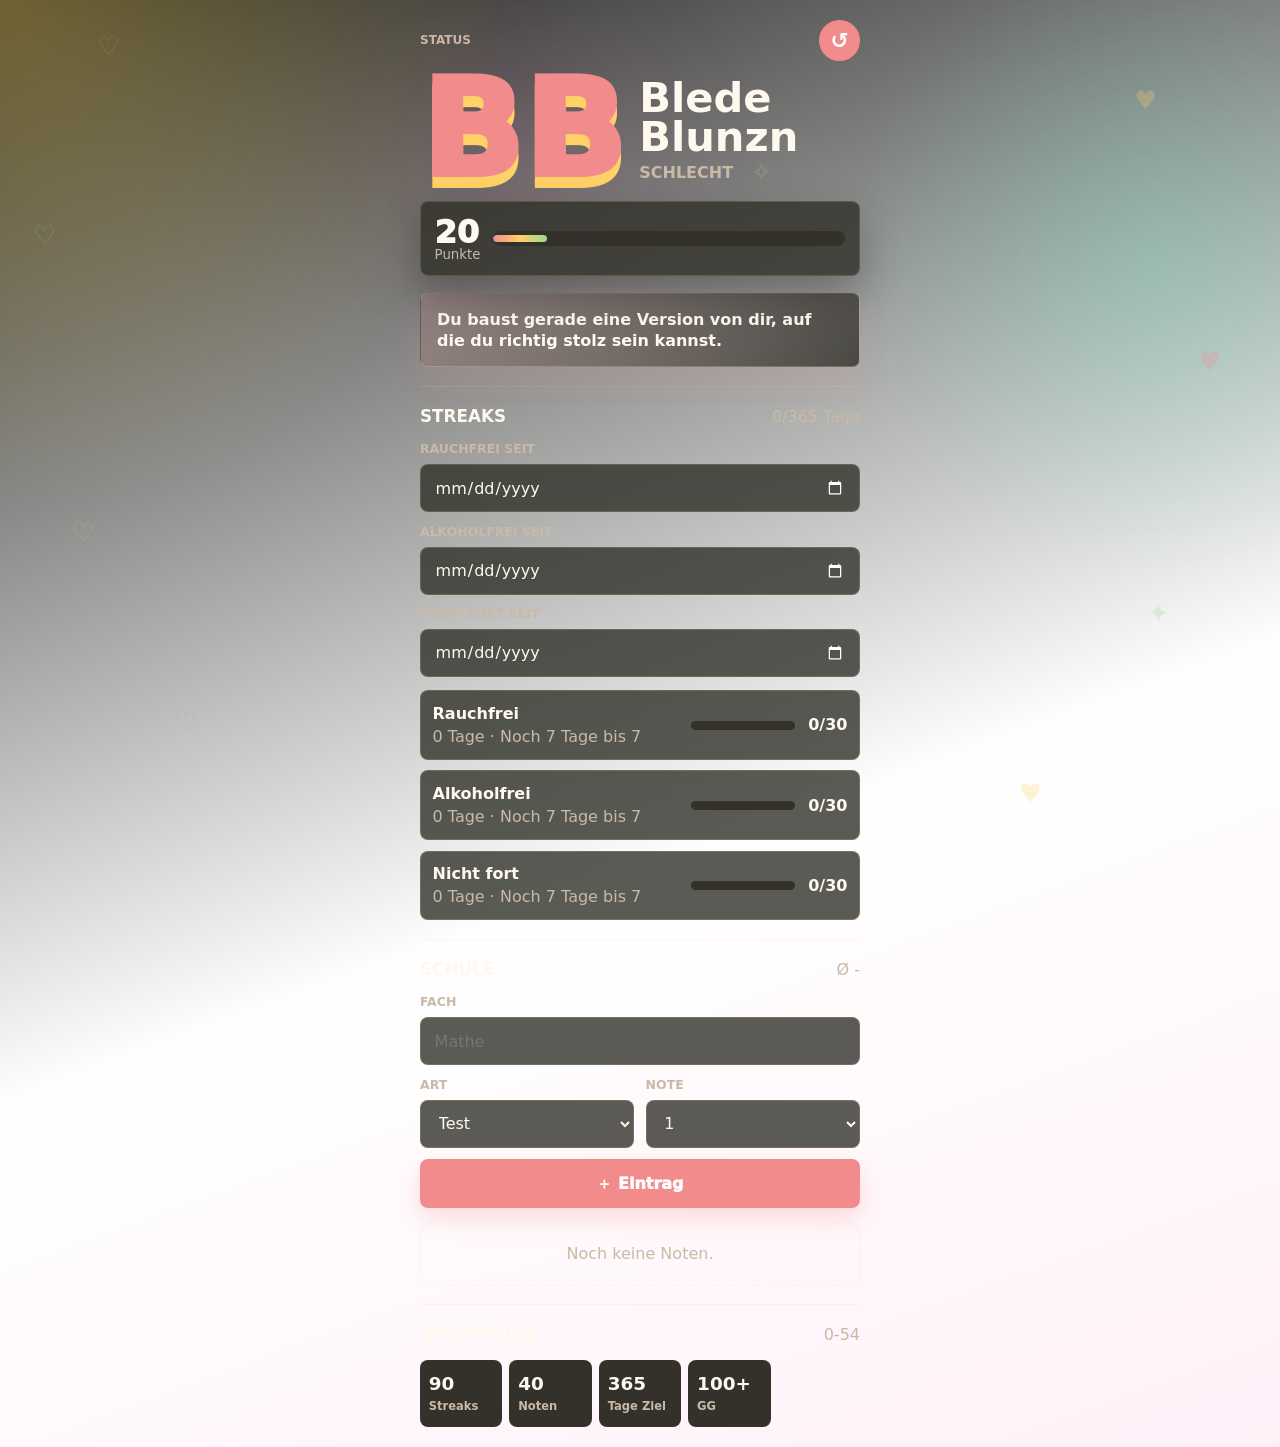
==== BB.html @ 2404674b "Rename Main.html to BB.html" ====
<!doctype html>
<html lang="de">
  <head>
    <meta charset="utf-8" />
    <meta name="viewport" content="width=device-width, initial-scale=1, viewport-fit=cover" />
    <title>Good Girl Status</title>
    <link rel="stylesheet" href="Style.css" />
  </head>
  <body>
    <div class="heart-field" aria-hidden="true">
      <span>♡</span><span>♥</span><span>♡</span><span>♥</span><span>♡</span>
      <span>✦</span><span>♡</span><span>♥</span><span>♡</span><span>✧</span>
    </div>

    <main class="app" data-tier="gg">
      <header class="hero">
        <div class="topline">
          <span class="mini-label">Status</span>
          <button class="icon-button" id="resetButton" type="button" title="Daten zurücksetzen" aria-label="Daten zurücksetzen">↺</button>
        </div>
        <div class="status-lockup">
          <p class="status-code" id="statusCode">GG</p>
          <div>
            <h1 id="statusName">Good Girl</h1>
            <p id="statusMood">beste</p>
          </div>
        </div>
        <div class="score-row">
          <div>
            <span id="scoreValue">100</span>
            <small>Punkte</small>
          </div>
          <meter id="scoreMeter" min="0" max="130" value="100"></meter>
        </div>
        <p class="motivation-card" id="motivationText"></p>
      </header>

      <section class="section">
        <div class="section-heading">
          <h2>Streaks</h2>
          <span id="bestStreak">0/365 Tage</span>
        </div>

        <div class="habit-grid">
          <label class="field">
            <span>Rauchfrei seit</span>
            <input id="smokeDate" type="date" />
          </label>
          <label class="field">
            <span>Alkoholfrei seit</span>
            <input id="alcoholDate" type="date" />
          </label>
          <label class="field">
            <span>Nicht fort seit</span>
            <input id="partyDate" type="date" />
          </label>
        </div>

        <div class="streak-list" id="streakList"></div>
      </section>

      <section class="section">
        <div class="section-heading">
          <h2>Schule</h2>
          <span id="gradeAverage">Ø -</span>
        </div>

        <form class="grade-form" id="gradeForm">
          <label class="field compact">
            <span>Fach</span>
            <input id="subjectInput" type="text" autocomplete="off" placeholder="Mathe" required />
          </label>

          <label class="field compact">
            <span>Art</span>
            <select id="typeInput" required>
              <option>Test</option>
              <option>Schularbeit</option>
            </select>
          </label>

          <label class="field compact">
            <span>Note</span>
            <select id="gradeInput" required>
              <option value="1">1</option>
              <option value="2">2</option>
              <option value="3">3</option>
              <option value="4">4</option>
              <option value="5">5</option>
            </select>
          </label>

          <button class="primary-button" type="submit">＋ Eintrag</button>
        </form>

        <div class="grade-list" id="gradeList"></div>
      </section>

      <section class="section band">
        <div class="section-heading">
          <h2>Bewertung</h2>
          <span id="tierRange">100+</span>
        </div>
        <div class="rule-list">
          <div><b>90</b><span>Streaks</span></div>
          <div><b>40</b><span>Noten</span></div>
          <div><b>365</b><span>Tage Ziel</span></div>
          <div><b>100+</b><span>GG</span></div>
        </div>
      </section>
    </main>

    <script>
      const storageKey = "good-girl-status-v1";
      const today = new Date();
      today.setHours(0, 0, 0, 0);

      const defaultData = {
        smokeDate: "",
        alcoholDate: "",
        partyDate: "",
        grades: []
      };

      const state = loadState();

      const els = {
        app: document.querySelector(".app"),
        statusCode: document.getElementById("statusCode"),
        statusName: document.getElementById("statusName"),
        statusMood: document.getElementById("statusMood"),
        scoreValue: document.getElementById("scoreValue"),
        scoreMeter: document.getElementById("scoreMeter"),
        motivationText: document.getElementById("motivationText"),
        smokeDate: document.getElementById("smokeDate"),
        alcoholDate: document.getElementById("alcoholDate"),
        partyDate: document.getElementById("partyDate"),
        streakList: document.getElementById("streakList"),
        bestStreak: document.getElementById("bestStreak"),
        gradeAverage: document.getElementById("gradeAverage"),
        gradeForm: document.getElementById("gradeForm"),
        subjectInput: document.getElementById("subjectInput"),
        typeInput: document.getElementById("typeInput"),
        gradeInput: document.getElementById("gradeInput"),
        gradeList: document.getElementById("gradeList"),
        tierRange: document.getElementById("tierRange"),
        resetButton: document.getElementById("resetButton")
      };

      const habitConfig = [
        { key: "smokeDate", label: "Rauchfrei", max: 30, milestones: [7, 14, 30, 60, 90, 180, 270, 365] },
        { key: "alcoholDate", label: "Alkoholfrei", max: 30, milestones: [7, 14, 30, 60, 90, 180, 270, 365] },
        { key: "partyDate", label: "Nicht fort", max: 30, milestones: [7, 14, 30, 60, 90, 180, 270, 365] }
      ];

      const motivationLines = [
        "Du baust gerade eine Version von dir, auf die du richtig stolz sein kannst.",
        "Heute zählt. Klein bleiben, aber dranbleiben.",
        "Disziplin ist nicht streng, sie ist Selbstliebe mit Plan.",
        "Ein guter Tag muss nicht perfekt sein. Er muss nur ehrlich weitergehen.",
        "Du musst nicht alles auf einmal schaffen. Ein Schritt reicht.",
        "Dein zukünftiges Ich sieht diesen Fortschritt und sagt danke.",
        "Wiederstehen ist schwer, aber dein Glow-up ist stärker.",
        "Du bist nicht hinterher. Du bist im Aufbau.",
        "Jeder Tag ohne Rückfall ist ein Beweis, dass du es kannst.",
        "Mach es für die Ruhe im Kopf und das Funkeln danach."
      ];

      const tiers = [
        {
          id: "gg",
          code: "GG",
          name: "Good Girl",
          mood: "beste",
          range: "100+"
        },
        {
          id: "bad-bitch",
          code: "BB",
          name: "Bad Bitch",
          mood: "gut",
          range: "55-99"
        },
        {
          id: "blede-blunzn",
          code: "BB",
          name: "Blede Blunzn",
          mood: "schlecht",
          range: "0-54"
        }
      ];

      els.motivationText.textContent = randomMotivation();
      hydrateFields();
      render();

      ["smokeDate", "alcoholDate", "partyDate"].forEach((key) => {
        els[key].addEventListener("change", () => {
          state[key] = els[key].value;
          persist();
          render();
        });
      });

      els.gradeForm.addEventListener("submit", (event) => {
        event.preventDefault();
        const subject = els.subjectInput.value.trim();
        const type = els.typeInput.value;
        const grade = Number(els.gradeInput.value);

        if (!subject || !grade) return;

        state.grades.unshift({
          id: createId(),
          subject,
          type,
          grade,
          createdAt: new Date().toISOString()
        });

        els.subjectInput.value = "";
        els.gradeInput.value = "1";
        persist();
        render();
      });

      els.gradeList.addEventListener("click", (event) => {
        const button = event.target.closest("button[data-delete]");
        if (!button) return;

        state.grades = state.grades.filter((item) => item.id !== button.dataset.delete);
        persist();
        render();
      });

      els.resetButton.addEventListener("click", () => {
        const confirmed = confirm("Alle Daten löschen?");
        if (!confirmed) return;

        Object.assign(state, structuredClone(defaultData));
        hydrateFields();
        persist();
        render();
      });

      function render() {
        const habitScores = habitConfig.map((habit) => {
          const days = daysSince(state[habit.key]);
          return {
            ...habit,
            days,
            score: scoreHabit(days, habit.max, habit.milestones)
          };
        });

        const habitTotal = habitScores.reduce((sum, item) => sum + item.score, 0);
        const gradeScore = scoreGrades(state.grades);
        const score = Math.round(habitTotal + gradeScore);
        const tier = getTier(score);

        document.body.dataset.tier = tier.id;
        els.app.dataset.tier = tier.id;
        els.statusCode.textContent = tier.code;
        els.statusName.textContent = tier.name;
        els.statusMood.textContent = tier.mood;
        els.scoreValue.textContent = score;
        els.scoreMeter.value = score;
        els.tierRange.textContent = tier.range;

        const best = Math.max(0, ...habitScores.map((item) => item.days));
        els.bestStreak.textContent = `${Math.min(best, 365)}/365 Tage`;

        els.streakList.innerHTML = habitScores
          .map((item) => {
            const percent = Math.min(100, Math.round((item.days / 365) * 100));
            const nextMilestone = item.milestones.find((day) => item.days < day);
            const detail = nextMilestone
              ? `Noch ${nextMilestone - item.days} Tage bis ${nextMilestone}`
              : "Jahresziel geschafft";
            return `
              <article class="streak-item">
                <div>
                  <strong>${item.label}</strong>
                  <span>${item.days} ${item.days === 1 ? "Tag" : "Tage"} · ${detail}</span>
                </div>
                <div class="mini-meter" style="--fill:${percent}%"></div>
                <b>${Math.round(item.score)}/${item.max}</b>
              </article>
            `;
          })
          .join("");

        renderGrades();
      }

      function renderGrades() {
        const grades = state.grades;
        const average = grades.length
          ? grades.reduce((sum, item) => sum + item.grade, 0) / grades.length
          : 0;

        els.gradeAverage.textContent = grades.length ? `Ø ${average.toFixed(2)}` : "Ø -";

        if (!grades.length) {
          els.gradeList.innerHTML = `<p class="empty-state">Noch keine Noten.</p>`;
          return;
        }

        els.gradeList.innerHTML = grades
          .map((item) => `
            <article class="grade-card">
              <div class="grade-badge">${item.grade}</div>
              <div>
                <strong>${escapeHtml(item.subject)}</strong>
                <span>${item.type}</span>
              </div>
              <button class="icon-button quiet" type="button" data-delete="${item.id}" title="Eintrag löschen" aria-label="Eintrag löschen">×</button>
            </article>
          `)
          .join("");
      }

      function scoreHabit(days, max, milestones) {
        if (!days) return 0;

        const reached = milestones.filter((day) => days >= day).length;
        const milestoneScore = reached / milestones.length;
        const yearlyProgress = Math.min(days / 365, 1);
        const earlyBoost = Math.min(days / milestones[0], 1) * 0.1;
        const score = Math.max(milestoneScore, yearlyProgress * 0.9, earlyBoost);
        return Math.min(max, max * score);
      }

      function scoreGrades(grades) {
        if (!grades.length) return 20;

        const average = grades.reduce((sum, item) => sum + item.grade, 0) / grades.length;
        const gradePoints = {
          1: 40,
          2: 32,
          3: 24,
          4: 12,
          5: 0
        };

        const directScore = grades.reduce((sum, item) => sum + gradePoints[item.grade], 0) / grades.length;
        const consistencyBonus = average <= 2 ? 3 : average <= 3 ? 1 : 0;
        return Math.min(40, directScore + consistencyBonus);
      }

      function getTier(score) {
        if (score >= 100) return tiers[0];
        if (score >= 55) return tiers[1];
        return tiers[2];
      }

      function daysSince(value) {
        if (!value) return 0;
        const date = new Date(`${value}T00:00:00`);
        if (Number.isNaN(date.getTime()) || date > today) return 0;
        return Math.floor((today - date) / 86400000);
      }

      function hydrateFields() {
        els.smokeDate.value = state.smokeDate;
        els.alcoholDate.value = state.alcoholDate;
        els.partyDate.value = state.partyDate;
      }

      function loadState() {
        try {
          return { ...defaultData, ...JSON.parse(localStorage.getItem(storageKey)) };
        } catch {
          return structuredClone(defaultData);
        }
      }

      function persist() {
        localStorage.setItem(storageKey, JSON.stringify(state));
      }

      function createId() {
        if (globalThis.crypto && typeof globalThis.crypto.randomUUID === "function") {
          return globalThis.crypto.randomUUID();
        }

        return `${Date.now()}-${Math.random().toString(16).slice(2)}`;
      }

      function randomMotivation() {
        return motivationLines[Math.floor(Math.random() * motivationLines.length)];
      }

      function escapeHtml(value) {
        return value.replace(/[&<>"']/g, (char) => ({
          "&": "&amp;",
          "<": "&lt;",
          ">": "&gt;",
          '"': "&quot;",
          "'": "&#039;"
        }[char]));
      }
    </script>
  </body>
</html>
---- Style.css ----
:root {
  color-scheme: light;
  font-family: Inter, ui-sans-serif, system-ui, -apple-system, BlinkMacSystemFont, "Segoe UI", sans-serif;
  font-size: 16px;
  line-height: 1.35;
  --bg: #fff4fb;
  --ink: #311529;
  --muted: #80506f;
  --panel: rgba(255, 255, 255, 0.76);
  --line: rgba(176, 55, 129, 0.18);
  --accent: #ff4fad;
  --accent-2: #ffd84f;
  --accent-3: #6ee7c8;
  --soft: #ffe3f3;
  --shadow: 0 18px 42px rgba(255, 74, 174, 0.18);
}

* {
  box-sizing: border-box;
}

html {
  min-height: 100%;
  background: var(--bg);
}

body {
  min-height: 100vh;
  margin: 0;
  overflow-x: hidden;
  color: var(--ink);
  background:
    radial-gradient(circle at top left, rgba(255, 216, 79, 0.34), transparent 32rem),
    radial-gradient(circle at 90% 18%, rgba(110, 231, 200, 0.26), transparent 20rem),
    linear-gradient(160deg, var(--bg), #fff 58%, #fff0f8);
  transition: background 320ms ease, color 320ms ease;
}

body[data-tier="bad-bitch"] {
  --bg: #221522;
  --ink: #fff2fb;
  --muted: #d6a9c4;
  --panel: rgba(45, 25, 43, 0.76);
  --line: rgba(255, 116, 189, 0.22);
  --accent: #ff4f9b;
  --accent-2: #9d7bff;
  --accent-3: #54d6ce;
  --soft: #392034;
  --shadow: 0 18px 42px rgba(0, 0, 0, 0.3);
  color-scheme: dark;
}

body[data-tier="blede-blunzn"] {
  --bg: #242422;
  --ink: #fff8ef;
  --muted: #c9b9a7;
  --panel: rgba(46, 45, 39, 0.78);
  --line: rgba(255, 206, 115, 0.18);
  --accent: #f28c8c;
  --accent-2: #ffd166;
  --accent-3: #99d98c;
  --soft: #34312b;
  --shadow: 0 18px 42px rgba(0, 0, 0, 0.28);
  color-scheme: dark;
}

button,
input,
select {
  font: inherit;
}

button {
  -webkit-tap-highlight-color: transparent;
}

.heart-field {
  position: fixed;
  inset: 0;
  z-index: 0;
  pointer-events: none;
  overflow: hidden;
  color: var(--accent);
}

.heart-field span {
  position: absolute;
  display: grid;
  place-items: center;
  width: 2.4rem;
  height: 2.4rem;
  border-radius: 50%;
  opacity: 0.28;
  font-size: 1.6rem;
  animation: floaty 8s ease-in-out infinite;
}

.heart-field span:nth-child(1) { top: 3%; left: 7%; animation-delay: -1s; }
.heart-field span:nth-child(2) { top: 9%; right: 9%; color: var(--accent-2); animation-delay: -4s; }
.heart-field span:nth-child(3) { top: 24%; left: 2%; color: var(--accent-3); animation-delay: -2s; }
.heart-field span:nth-child(4) { top: 38%; right: 4%; animation-delay: -5s; }
.heart-field span:nth-child(5) { top: 57%; left: 5%; color: var(--accent-2); animation-delay: -6s; }
.heart-field span:nth-child(6) { top: 66%; right: 8%; color: var(--accent-3); animation-delay: -3s; }
.heart-field span:nth-child(7) { top: 78%; left: 13%; animation-delay: -7s; }
.heart-field span:nth-child(8) { top: 86%; right: 18%; color: var(--accent-2); animation-delay: -2.5s; }
.heart-field span:nth-child(9) { top: 48%; left: 46%; opacity: 0.16; animation-delay: -8s; }
.heart-field span:nth-child(10) { top: 17%; left: 58%; color: var(--accent-3); animation-delay: -1.5s; }

.app {
  position: relative;
  z-index: 1;
  width: min(100%, 480px);
  min-height: 100vh;
  margin: 0 auto;
  padding: max(1rem, env(safe-area-inset-top)) 1rem max(1.25rem, env(safe-area-inset-bottom));
}

.hero {
  min-height: 36vh;
  display: flex;
  flex-direction: column;
  justify-content: flex-end;
  gap: 1.1rem;
  padding: 0.25rem 0 1.15rem;
}

.topline,
.section-heading,
.score-row,
.streak-item,
.grade-card {
  display: flex;
  align-items: center;
  justify-content: space-between;
  gap: 0.8rem;
}

.mini-label,
.section-heading span,
.field span,
.streak-item span,
.grade-card span,
.empty-state,
small {
  color: var(--muted);
}

.mini-label {
  text-transform: uppercase;
  letter-spacing: 0;
  font-weight: 900;
  font-size: 0.75rem;
}

.status-lockup {
  display: grid;
  grid-template-columns: auto 1fr;
  align-items: end;
  gap: 0.9rem;
}

.status-code {
  margin: 0;
  font-size: clamp(5.4rem, 29vw, 8.4rem);
  font-weight: 1000;
  line-height: 0.78;
  color: var(--accent);
  text-shadow: 0 0.08em 0 var(--accent-2), 0 0.18em 1.2em rgba(255, 79, 173, 0.22);
}

h1,
h2,
p {
  margin: 0;
}

h1 {
  font-size: clamp(1.7rem, 8vw, 2.6rem);
  line-height: 0.94;
}

#statusMood {
  margin-top: 0.35rem;
  color: var(--muted);
  font-weight: 800;
  text-transform: uppercase;
  letter-spacing: 0;
}

.score-row {
  padding: 0.85rem;
  border: 1px solid var(--line);
  border-radius: 8px;
  background: var(--panel);
  box-shadow: var(--shadow);
  backdrop-filter: blur(16px);
}

.motivation-card {
  border: 1px solid var(--line);
  border-radius: 8px;
  padding: 0.9rem 1rem;
  color: var(--ink);
  background: linear-gradient(135deg, color-mix(in srgb, var(--accent) 16%, transparent), var(--panel));
  box-shadow: 0 12px 30px color-mix(in srgb, var(--accent) 13%, transparent);
  font-weight: 850;
}

.score-row > div {
  display: grid;
  line-height: 1;
}

#scoreValue {
  font-size: 2rem;
  font-weight: 950;
}

meter {
  width: 100%;
  height: 0.95rem;
  border: 0;
  border-radius: 999px;
  overflow: hidden;
  background: var(--soft);
}

meter::-webkit-meter-bar {
  border: 0;
  background: var(--soft);
}

meter::-webkit-meter-optimum-value,
meter::-webkit-meter-suboptimum-value,
meter::-webkit-meter-even-less-good-value {
  border-radius: 999px;
  background: linear-gradient(90deg, var(--accent), var(--accent-2), var(--accent-3));
}

meter::-moz-meter-bar {
  border-radius: 999px;
  background: linear-gradient(90deg, var(--accent), var(--accent-2), var(--accent-3));
}

.section {
  padding: 1.15rem 0;
  border-top: 1px solid var(--line);
}

.section-heading {
  margin-bottom: 0.85rem;
}

h2 {
  font-size: 1.05rem;
  text-transform: uppercase;
  letter-spacing: 0;
}

.habit-grid,
.grade-form {
  display: grid;
  gap: 0.7rem;
}

.grade-form {
  grid-template-columns: 1fr 1fr;
}

.grade-form .field:first-child,
.grade-form .primary-button {
  grid-column: 1 / -1;
}

.field {
  display: grid;
  gap: 0.38rem;
}

.field span {
  font-size: 0.78rem;
  font-weight: 850;
  text-transform: uppercase;
  letter-spacing: 0;
}

input,
select {
  width: 100%;
  min-height: 3rem;
  border: 1px solid var(--line);
  border-radius: 8px;
  padding: 0 0.85rem;
  color: var(--ink);
  background: var(--panel);
  outline: none;
  box-shadow: 0 0 0 0 rgba(255, 79, 173, 0);
  transition: border-color 180ms ease, box-shadow 180ms ease, background 180ms ease;
}

input:focus,
select:focus {
  border-color: var(--accent);
  box-shadow: 0 0 0 4px color-mix(in srgb, var(--accent) 18%, transparent);
}

.streak-list,
.grade-list {
  display: grid;
  gap: 0.65rem;
  margin-top: 0.85rem;
}

.streak-item,
.grade-card {
  min-height: 4.1rem;
  border: 1px solid var(--line);
  border-radius: 8px;
  padding: 0.72rem;
  background: var(--panel);
  backdrop-filter: blur(14px);
}

.streak-item {
  display: grid;
  grid-template-columns: minmax(7.8rem, 1fr) minmax(4rem, 6.5rem) auto;
}

.streak-item > div:first-child,
.grade-card > div:nth-child(2) {
  display: grid;
  gap: 0.1rem;
}

.mini-meter {
  width: 100%;
  height: 0.55rem;
  border-radius: 999px;
  background: var(--soft);
  overflow: hidden;
}

.mini-meter::before {
  content: "";
  display: block;
  width: var(--fill);
  height: 100%;
  border-radius: inherit;
  background: linear-gradient(90deg, var(--accent), var(--accent-2));
}

.primary-button,
.icon-button {
  border: 0;
  color: white;
  background: var(--accent);
  cursor: pointer;
}

.primary-button {
  min-height: 3.1rem;
  border-radius: 8px;
  font-weight: 950;
  box-shadow: 0 10px 24px color-mix(in srgb, var(--accent) 28%, transparent);
}

.icon-button {
  display: grid;
  place-items: center;
  flex: 0 0 auto;
  width: 2.55rem;
  height: 2.55rem;
  border-radius: 50%;
  font-size: 1.35rem;
  font-weight: 900;
}

.icon-button.quiet {
  color: var(--muted);
  background: transparent;
  border: 1px solid var(--line);
  box-shadow: none;
}

.grade-card {
  display: grid;
  grid-template-columns: auto 1fr auto;
}

.grade-badge {
  display: grid;
  place-items: center;
  width: 2.75rem;
  height: 2.75rem;
  border-radius: 50%;
  color: white;
  font-weight: 1000;
  background: linear-gradient(135deg, var(--accent), var(--accent-2));
}

.empty-state {
  min-height: 4rem;
  display: grid;
  place-items: center;
  border: 1px dashed var(--line);
  border-radius: 8px;
}

.band {
  padding-bottom: 0;
}

.rule-list {
  display: grid;
  grid-template-columns: repeat(5, 1fr);
  gap: 0.45rem;
}

.rule-list div {
  display: grid;
  gap: 0.15rem;
  min-height: 4.2rem;
  align-content: center;
  border-radius: 8px;
  padding: 0.55rem;
  background: var(--soft);
}

.rule-list b {
  font-size: 1.15rem;
}

.rule-list span {
  color: var(--muted);
  font-size: 0.72rem;
  font-weight: 850;
}

@keyframes floaty {
  0%,
  100% {
    transform: translate3d(0, 0, 0) rotate(-8deg);
  }
  50% {
    transform: translate3d(0.35rem, -0.75rem, 0) rotate(10deg);
  }
}

@media (min-width: 640px) {
  .app {
    padding-inline: 1.25rem;
  }

  .hero {
    min-height: 30vh;
  }
}

@media (max-width: 370px) {
  .streak-item {
    grid-template-columns: 1fr auto;
  }

  .mini-meter {
    grid-column: 1 / -1;
    order: 3;
  }

  .rule-list {
    grid-template-columns: repeat(3, 1fr);
  }
}

@media (prefers-reduced-motion: reduce) {
  *,
  *::before,
  *::after {
    animation-duration: 0.01ms !important;
    animation-iteration-count: 1 !important;
    scroll-behavior: auto !important;
  }
}
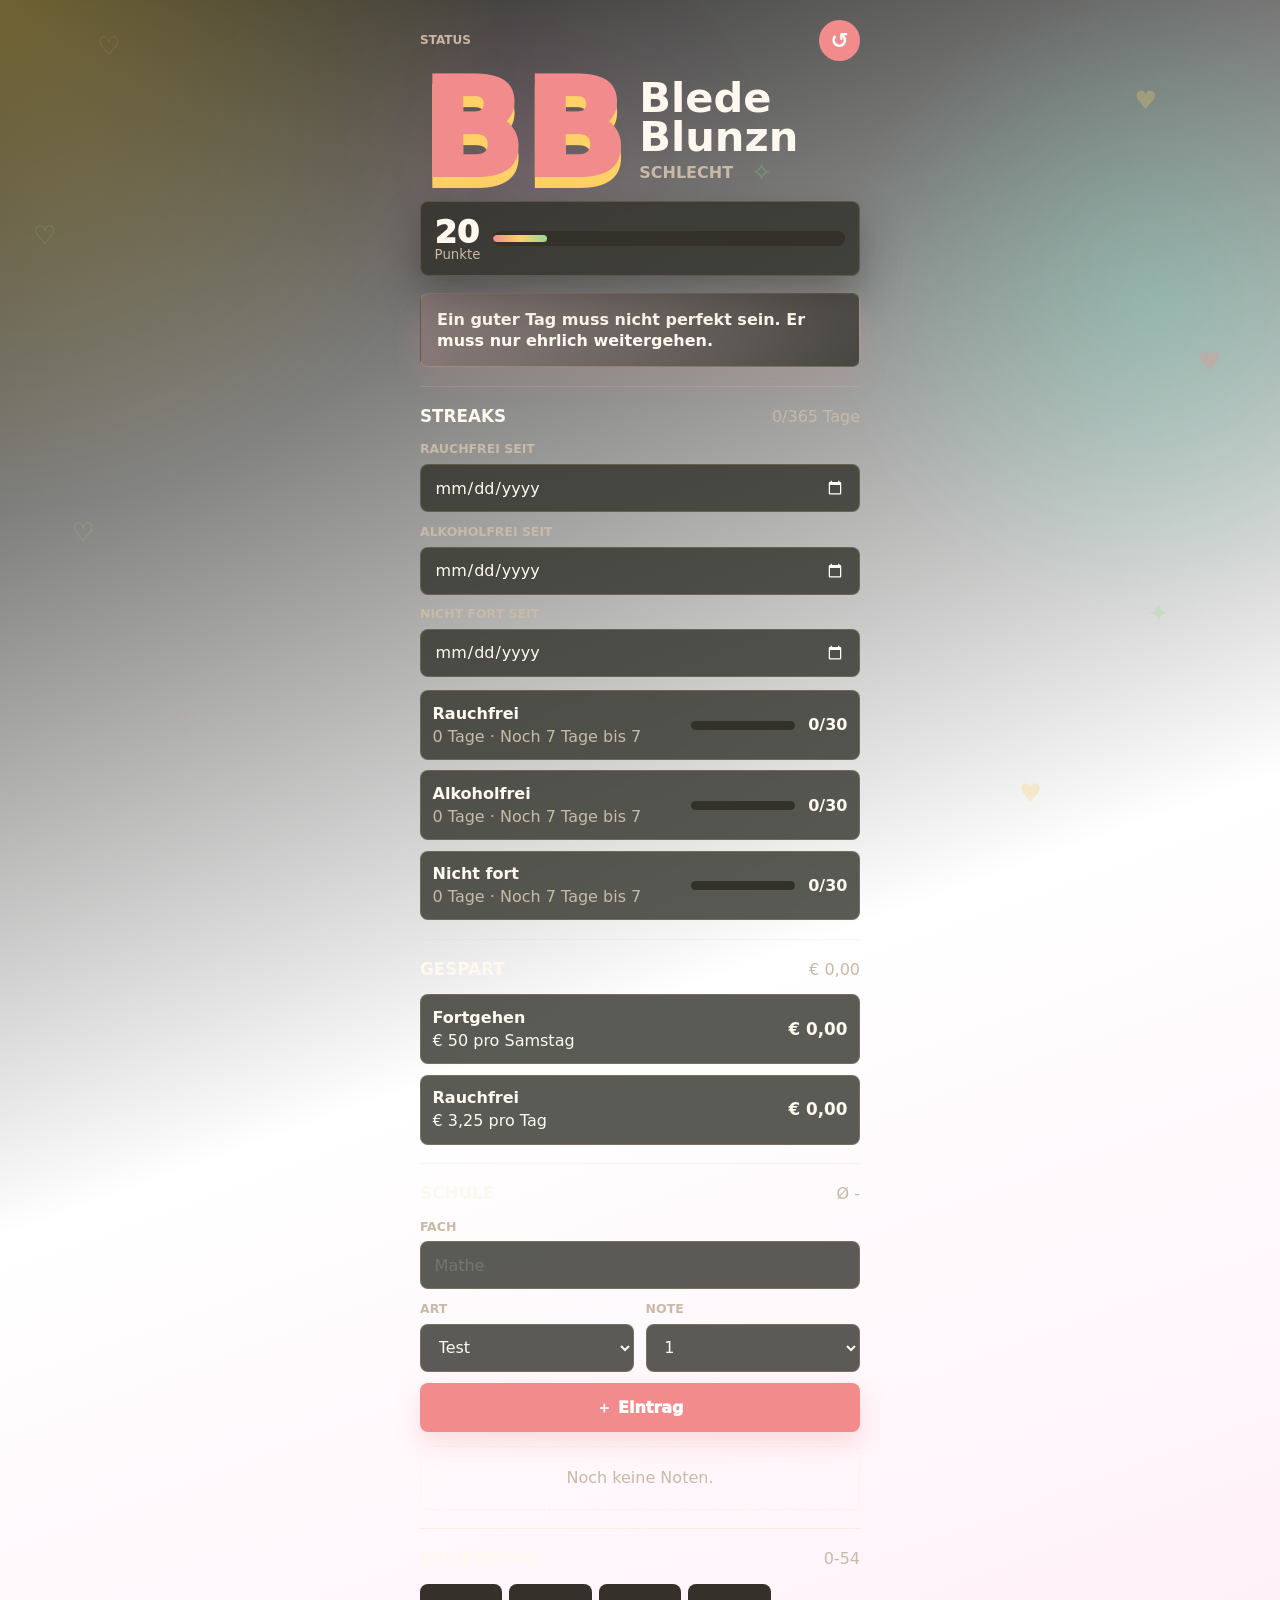
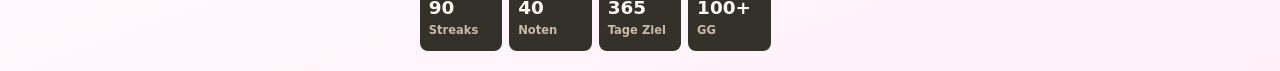
==== commit 855b940a: "Update BB.html Übersicht für gespartes Geld" ====
--- a/BB.html
+++ b/BB.html
@@ -61,6 +61,31 @@
 
       <section class="section">
         <div class="section-heading">
+          <h2>Gespart</h2>
+          <span id="savedTotal">€ 0,00</span>
+        </div>
+
+        <div class="saving-list">
+          <article class="saving-card">
+            <div>
+              <strong>Fortgehen</strong>
+              <span>€ 50 pro Samstag</span>
+            </div>
+            <b id="partySavings">€ 0,00</b>
+          </article>
+
+          <article class="saving-card">
+            <div>
+              <strong>Rauchfrei</strong>
+              <span>€ 3,25 pro Tag</span>
+            </div>
+            <b id="smokeSavings">€ 0,00</b>
+          </article>
+        </div>
+      </section>
+
+      <section class="section">
+        <div class="section-heading">
           <h2>Schule</h2>
           <span id="gradeAverage">Ø -</span>
         </div>
@@ -137,6 +162,9 @@
         partyDate: document.getElementById("partyDate"),
         streakList: document.getElementById("streakList"),
         bestStreak: document.getElementById("bestStreak"),
+        savedTotal: document.getElementById("savedTotal"),
+        partySavings: document.getElementById("partySavings"),
+        smokeSavings: document.getElementById("smokeSavings"),
         gradeAverage: document.getElementById("gradeAverage"),
         gradeForm: document.getElementById("gradeForm"),
         subjectInput: document.getElementById("subjectInput"),
@@ -269,6 +297,7 @@
 
         const best = Math.max(0, ...habitScores.map((item) => item.days));
         els.bestStreak.textContent = `${Math.min(best, 365)}/365 Tage`;
+        renderSavings(habitScores);
 
         els.streakList.innerHTML = habitScores
           .map((item) => {
@@ -293,6 +322,18 @@
         renderGrades();
       }
 
+      function renderSavings(habitScores) {
+        const smokeDays = habitScores.find((item) => item.key === "smokeDate")?.days ?? 0;
+        const partyDate = state.partyDate ? new Date(`${state.partyDate}T00:00:00`) : null;
+        const partySavings = partyDate ? countSaturdaysSince(partyDate) * 50 : 0;
+        const smokeSavings = smokeDays * 3.25;
+        const totalSavings = partySavings + smokeSavings;
+
+        els.partySavings.textContent = formatEuro(partySavings);
+        els.smokeSavings.textContent = formatEuro(smokeSavings);
+        els.savedTotal.textContent = formatEuro(totalSavings);
+      }
+
       function renderGrades() {
         const grades = state.grades;
         const average = grades.length
@@ -391,6 +432,27 @@
         return motivationLines[Math.floor(Math.random() * motivationLines.length)];
       }
 
+      function countSaturdaysSince(startDate) {
+        if (Number.isNaN(startDate.getTime()) || startDate > today) return 0;
+
+        const cursor = new Date(startDate);
+        let saturdays = 0;
+
+        while (cursor <= today) {
+          if (cursor.getDay() === 6) saturdays += 1;
+          cursor.setDate(cursor.getDate() + 1);
+        }
+
+        return saturdays;
+      }
+
+      function formatEuro(value) {
+        return new Intl.NumberFormat("de-AT", {
+          style: "currency",
+          currency: "EUR"
+        }).format(value);
+      }
+
       function escapeHtml(value) {
         return value.replace(/[&<>"']/g, (char) => ({
           "&": "&amp;",
--- a/Style.css
+++ b/Style.css
@@ -305,14 +305,16 @@
 }
 
 .streak-list,
-.grade-list {
+.grade-list,
+.saving-list {
   display: grid;
   gap: 0.65rem;
   margin-top: 0.85rem;
 }
 
 .streak-item,
-.grade-card {
+.grade-card,
+.saving-card {
   min-height: 4.1rem;
   border: 1px solid var(--line);
   border-radius: 8px;
@@ -327,9 +329,22 @@
 }
 
 .streak-item > div:first-child,
-.grade-card > div:nth-child(2) {
+.grade-card > div:nth-child(2),
+.saving-card > div {
   display: grid;
   gap: 0.1rem;
+}
+
+.saving-card {
+  display: flex;
+  align-items: center;
+  justify-content: space-between;
+  gap: 1rem;
+}
+
+.saving-card b {
+  flex: 0 0 auto;
+  font-size: 1.05rem;
 }
 
 .mini-meter {
